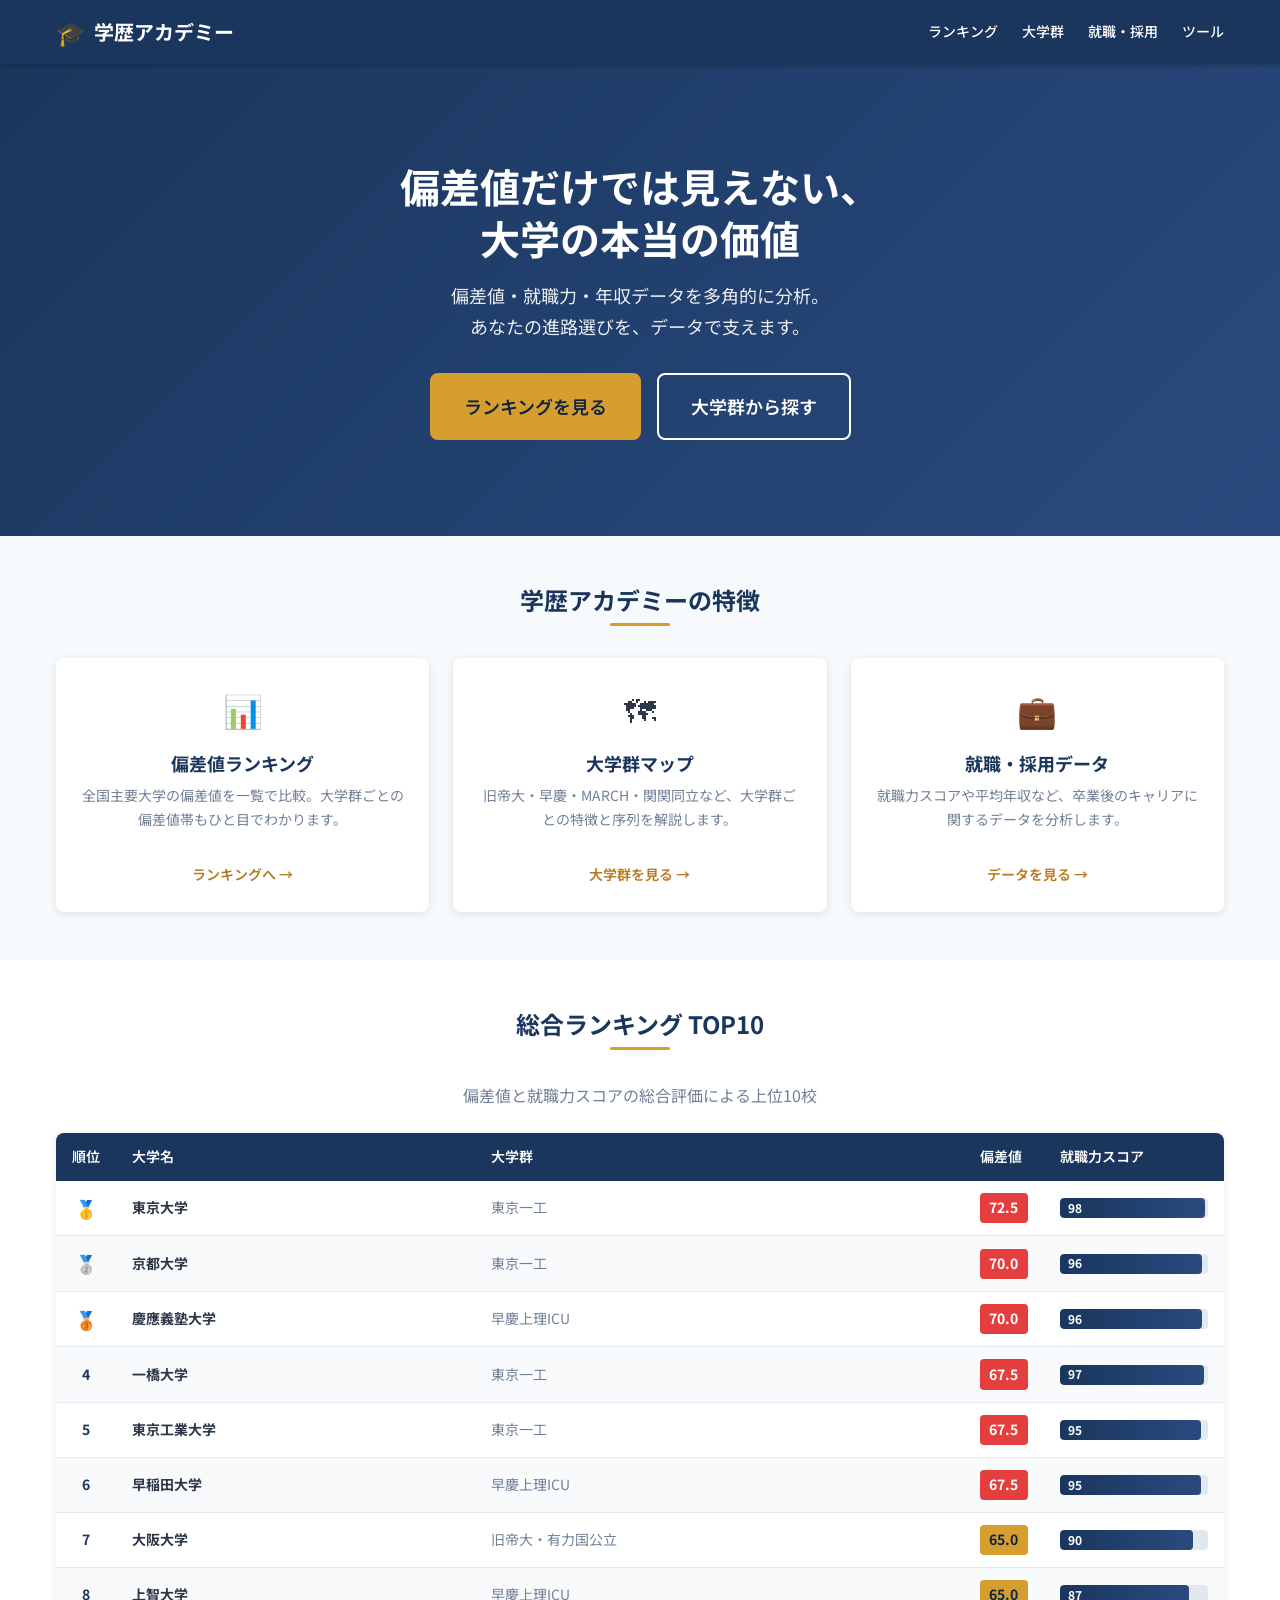
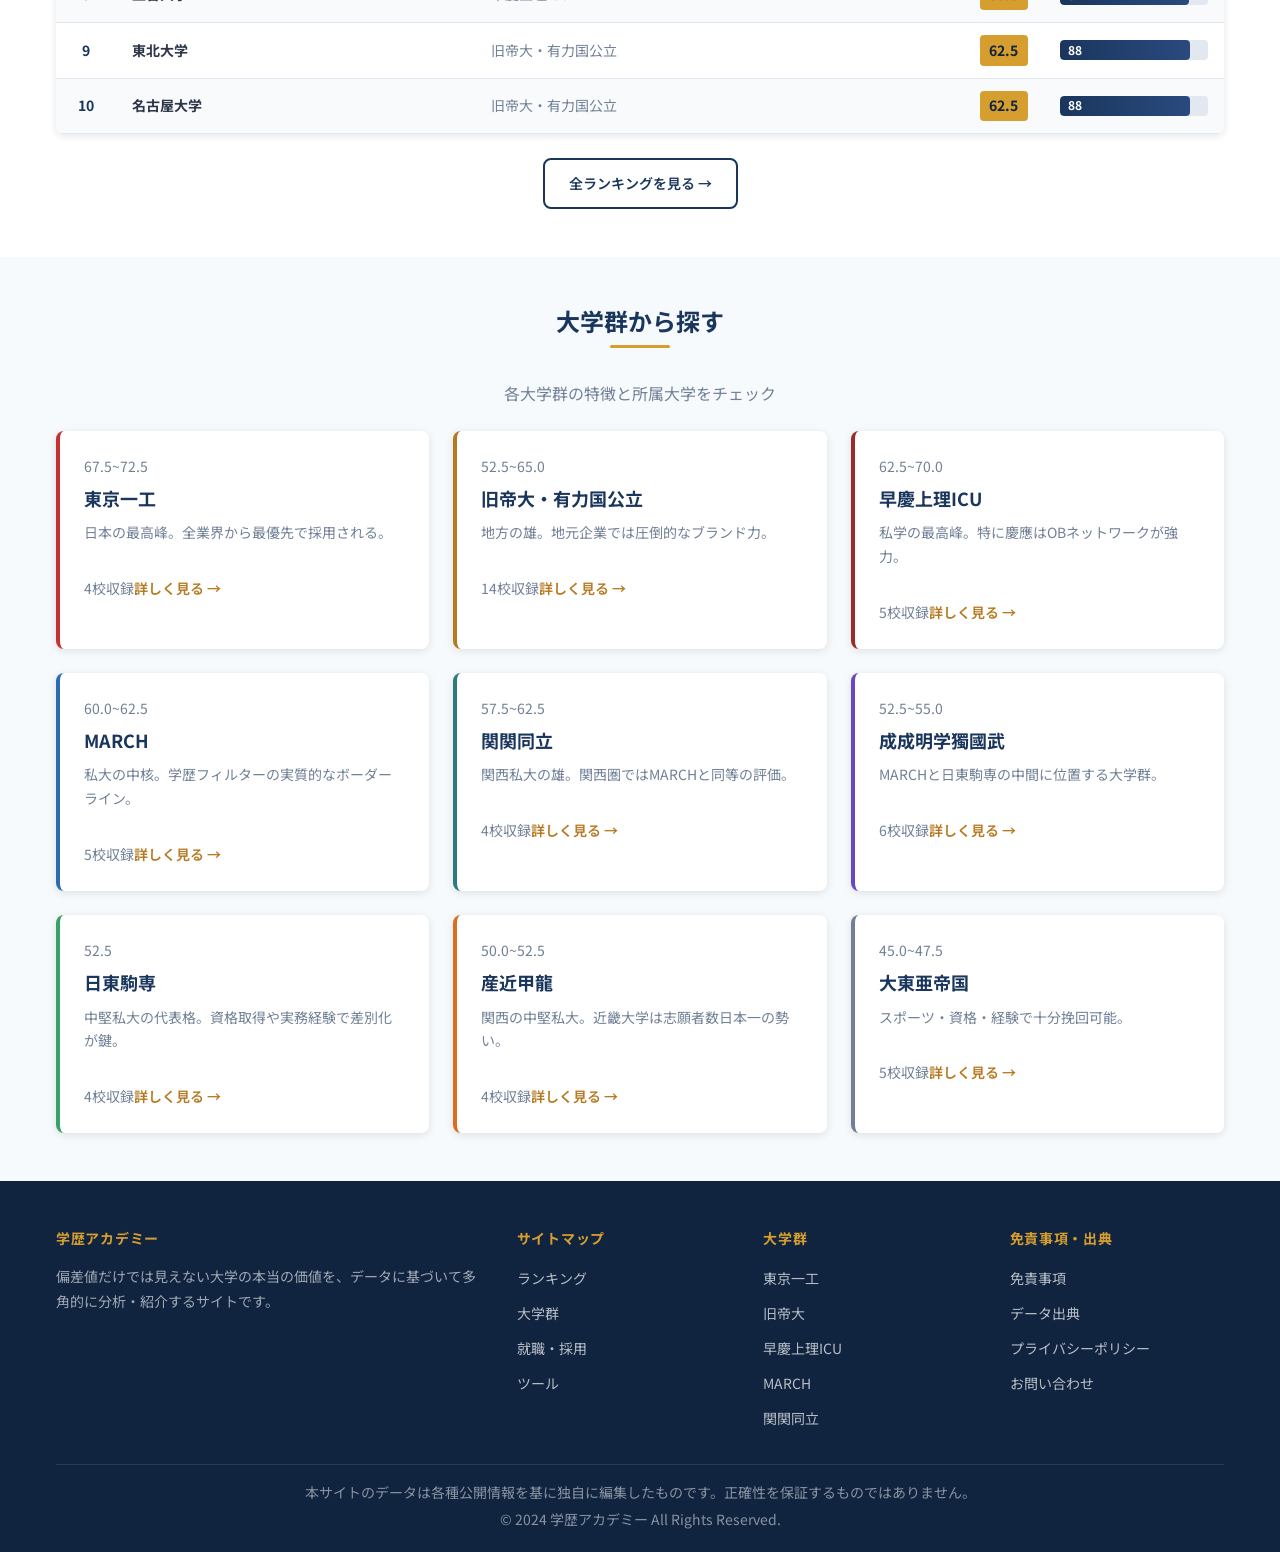
==== index.html @ 12d8ebda "Initial commit: 学歴アカデミー" ====
<!DOCTYPE html>
<html lang="ja">
<head>
  <meta charset="UTF-8">
  <meta name="viewport" content="width=device-width, initial-scale=1.0">
  <meta name="description" content="学歴アカデミー - 偏差値だけでは見えない、大学の本当の価値を多角的に分析。ランキング・大学群・就職データを網羅。">
  <title>学歴アカデミー | 大学の本当の価値がわかるサイト</title>

  <!-- Google Fonts -->
  <link rel="preconnect" href="https://fonts.googleapis.com">
  <link rel="preconnect" href="https://fonts.gstatic.com" crossorigin>
  <link href="https://fonts.googleapis.com/css2?family=Noto+Sans+JP:wght@400;500;700&display=swap" rel="stylesheet">

  <!-- CSS -->
  <link rel="stylesheet" href="css/style.css">
</head>
<body>

  <!-- ========== ヘッダー ========== -->
  <header class="site-header">
    <div class="container header-inner">
      <a href="index.html" class="site-logo">
        <span class="logo-icon">&#x1F393;</span>
        <span>学歴アカデミー</span>
      </a>

      <!-- デスクトップナビ -->
      <nav class="nav-menu" aria-label="メインナビゲーション">
        <a href="#">ランキング</a>
        <a href="#">大学群</a>
        <a href="#">就職・採用</a>
        <a href="#">ツール</a>
      </nav>

      <!-- ハンバーガー -->
      <button class="hamburger" id="hamburger" aria-label="メニューを開く" aria-expanded="false">
        <span></span>
        <span></span>
        <span></span>
      </button>
    </div>

    <!-- モバイルメニュー -->
    <nav class="mobile-menu" id="mobile-menu" aria-label="モバイルナビゲーション">
      <a href="#">ランキング</a>
      <a href="#">大学群</a>
      <a href="#">就職・採用</a>
      <a href="#">ツール</a>
    </nav>
  </header>

  <!-- ========== メインコンテンツ ========== -->
  <main>

    <!-- ===== ヒーローセクション ===== -->
    <section class="hero">
      <div class="container">
        <h1>偏差値だけでは見えない、<br>大学の本当の価値</h1>
        <p>偏差値・就職力・年収データを多角的に分析。<br>あなたの進路選びを、データで支えます。</p>
        <div class="hero-buttons">
          <a href="#ranking" class="btn btn-primary btn-lg">ランキングを見る</a>
          <a href="#groups" class="btn btn-secondary btn-lg">大学群から探す</a>
        </div>
      </div>
    </section>

    <!-- ===== 特徴カード（3カラム） ===== -->
    <section class="section">
      <div class="container">
        <h2 class="section-title">学歴アカデミーの特徴</h2>
        <div class="grid grid-3">

          <div class="card text-center">
            <div class="card-icon">&#x1F4CA;</div>
            <h3 class="card-title">偏差値ランキング</h3>
            <p class="card-text">全国主要大学の偏差値を一覧で比較。大学群ごとの偏差値帯もひと目でわかります。</p>
            <a href="#" class="card-link">ランキングへ &rarr;</a>
          </div>

          <div class="card text-center">
            <div class="card-icon">&#x1F5FA;</div>
            <h3 class="card-title">大学群マップ</h3>
            <p class="card-text">旧帝大・早慶・MARCH・関関同立など、大学群ごとの特徴と序列を解説します。</p>
            <a href="#" class="card-link">大学群を見る &rarr;</a>
          </div>

          <div class="card text-center">
            <div class="card-icon">&#x1F4BC;</div>
            <h3 class="card-title">就職・採用データ</h3>
            <p class="card-text">就職力スコアや平均年収など、卒業後のキャリアに関するデータを分析します。</p>
            <a href="#" class="card-link">データを見る &rarr;</a>
          </div>

        </div>
      </div>
    </section>

    <!-- ===== 人気ランキングプレビュー TOP10 ===== -->
    <section class="section" id="ranking" style="background-color: var(--color-white);">
      <div class="container">
        <h2 class="section-title">総合ランキング TOP10</h2>
        <p class="text-center text-light mb-4">偏差値と就職力スコアの総合評価による上位10校</p>

        <div class="table-responsive-cards">
          <div class="table-wrapper">
            <table class="data-table">
              <thead>
                <tr>
                  <th style="width:60px;">順位</th>
                  <th>大学名</th>
                  <th>大学群</th>
                  <th style="width:80px;">偏差値</th>
                  <th style="width:180px;">就職力スコア</th>
                </tr>
              </thead>
              <tbody id="top10-body">
                <!-- JS で動的生成 -->
              </tbody>
            </table>
          </div>
        </div>

        <div class="text-center mt-4">
          <a href="#" class="btn btn-outline">全ランキングを見る &rarr;</a>
        </div>
      </div>
    </section>

    <!-- ===== 大学群クイックナビ ===== -->
    <section class="section" id="groups">
      <div class="container">
        <h2 class="section-title">大学群から探す</h2>
        <p class="text-center text-light mb-4">各大学群の特徴と所属大学をチェック</p>

        <div class="grid grid-3" id="group-cards">
          <!-- JS で動的生成 -->
        </div>
      </div>
    </section>

  </main>

  <!-- ========== フッター ========== -->
  <footer class="site-footer">
    <div class="container">
      <div class="footer-grid">

        <div class="footer-section">
          <h4>学歴アカデミー</h4>
          <p class="text-sm" style="color: rgba(255,255,255,0.6); line-height: 1.8;">
            偏差値だけでは見えない大学の本当の価値を、データに基づいて多角的に分析・紹介するサイトです。
          </p>
        </div>

        <div class="footer-section">
          <h4>サイトマップ</h4>
          <ul>
            <li><a href="#">ランキング</a></li>
            <li><a href="#">大学群</a></li>
            <li><a href="#">就職・採用</a></li>
            <li><a href="#">ツール</a></li>
          </ul>
        </div>

        <div class="footer-section">
          <h4>大学群</h4>
          <ul>
            <li><a href="#">東京一工</a></li>
            <li><a href="#">旧帝大</a></li>
            <li><a href="#">早慶上理ICU</a></li>
            <li><a href="#">MARCH</a></li>
            <li><a href="#">関関同立</a></li>
          </ul>
        </div>

        <div class="footer-section">
          <h4>免責事項・出典</h4>
          <ul>
            <li><a href="#">免責事項</a></li>
            <li><a href="#">データ出典</a></li>
            <li><a href="#">プライバシーポリシー</a></li>
            <li><a href="#">お問い合わせ</a></li>
          </ul>
        </div>

      </div>

      <div class="footer-bottom">
        <p>本サイトのデータは各種公開情報を基に独自に編集したものです。正確性を保証するものではありません。</p>
        <p>&copy; 2024 学歴アカデミー All Rights Reserved.</p>
      </div>
    </div>
  </footer>

  <!-- JS -->
  <script src="js/data.js"></script>
  <script src="js/main.js"></script>
</body>
</html>
---- css/style.css ----
/* ============================================
   学歴アカデミー - 共通CSS
   ============================================ */

/* --- CSS変数定義 --- */
:root {
  /* カラーパレット */
  --color-primary: #1a365d;
  --color-primary-light: #2a4a7f;
  --color-primary-dark: #102440;
  --color-accent: #d69e2e;
  --color-accent-light: #ecc94b;
  --color-accent-dark: #b7791f;
  --color-success: #38a169;
  --color-warning: #e53e3e;
  --color-bg: #f7fafc;
  --color-text: #2d3748;
  --color-text-light: #718096;
  --color-white: #ffffff;
  --color-border: #e2e8f0;

  /* バッジカラー（偏差値帯） */
  --badge-70: #e53e3e;
  --badge-60: #d69e2e;
  --badge-50: #38a169;
  --badge-40: #3182ce;

  /* タイポグラフィ */
  --font-family: "Noto Sans JP", sans-serif;
  --font-size-base: 16px;
  --font-size-sm: 0.875rem;
  --font-size-lg: 1.125rem;
  --font-size-xl: 1.25rem;
  --font-size-2xl: 1.5rem;
  --font-size-3xl: 2rem;
  --font-size-4xl: 2.5rem;
  --line-height-base: 1.7;
  --line-height-heading: 1.3;

  /* スペーシング */
  --spacing-1: 0.25rem;
  --spacing-2: 0.5rem;
  --spacing-3: 1rem;
  --spacing-4: 1.5rem;
  --spacing-5: 2rem;
  --spacing-6: 3rem;
  --spacing-8: 4rem;

  /* レイアウト */
  --max-width: 1200px;
  --border-radius: 8px;
  --card-shadow: 0 2px 8px rgba(0, 0, 0, 0.1);
  --card-shadow-hover: 0 4px 16px rgba(0, 0, 0, 0.15);

  /* トランジション */
  --transition-base: 0.3s ease;

  /* ヘッダー高さ */
  --header-height: 64px;
}

/* --- リセットCSS --- */
*,
*::before,
*::after {
  box-sizing: border-box;
  margin: 0;
  padding: 0;
}

html {
  font-size: var(--font-size-base);
  scroll-behavior: smooth;
  -webkit-text-size-adjust: 100%;
}

body {
  font-family: var(--font-family);
  font-size: 1rem;
  line-height: var(--line-height-base);
  color: var(--color-text);
  background-color: var(--color-bg);
  min-height: 100vh;
  display: flex;
  flex-direction: column;
  -webkit-font-smoothing: antialiased;
  -moz-osx-font-smoothing: grayscale;
}

ul,
ol {
  list-style: none;
}

a {
  color: var(--color-primary);
  text-decoration: none;
  transition: color var(--transition-base);
}

a:hover {
  color: var(--color-accent);
}

img {
  max-width: 100%;
  height: auto;
  display: block;
}

button {
  font-family: inherit;
  cursor: pointer;
  border: none;
  background: none;
}

table {
  border-collapse: collapse;
  width: 100%;
}

/* --- タイポグラフィ --- */
h1,
h2,
h3,
h4 {
  line-height: var(--line-height-heading);
  font-weight: 700;
  color: var(--color-primary);
}

h1 {
  font-size: var(--font-size-3xl);
  margin-bottom: var(--spacing-4);
}

h2 {
  font-size: var(--font-size-2xl);
  margin-bottom: var(--spacing-3);
}

h3 {
  font-size: var(--font-size-xl);
  margin-bottom: var(--spacing-2);
}

h4 {
  font-size: var(--font-size-lg);
  margin-bottom: var(--spacing-2);
}

p {
  margin-bottom: var(--spacing-3);
  color: var(--color-text);
}

/* --- レイアウト --- */
.container {
  width: 100%;
  max-width: var(--max-width);
  margin: 0 auto;
  padding: 0 var(--spacing-3);
}

.grid {
  display: grid;
  gap: var(--spacing-4);
}

.grid-2 {
  grid-template-columns: 1fr;
}

.grid-3 {
  grid-template-columns: 1fr;
}

.grid-4 {
  grid-template-columns: 1fr;
}

.flex {
  display: flex;
}

.flex-center {
  display: flex;
  align-items: center;
  justify-content: center;
}

.flex-between {
  display: flex;
  align-items: center;
  justify-content: space-between;
}

.flex-wrap {
  flex-wrap: wrap;
}

.flex-column {
  flex-direction: column;
}

.gap-1 {
  gap: var(--spacing-1);
}

.gap-2 {
  gap: var(--spacing-2);
}

.gap-3 {
  gap: var(--spacing-3);
}

.gap-4 {
  gap: var(--spacing-4);
}

/* --- ヘッダー & ナビゲーション --- */
.site-header {
  background-color: var(--color-primary);
  color: var(--color-white);
  position: sticky;
  top: 0;
  z-index: 1000;
  height: var(--header-height);
  box-shadow: 0 2px 4px rgba(0, 0, 0, 0.2);
}

.header-inner {
  display: flex;
  align-items: center;
  justify-content: space-between;
  height: 100%;
}

.site-logo {
  font-size: var(--font-size-xl);
  font-weight: 700;
  color: var(--color-white);
  display: flex;
  align-items: center;
  gap: var(--spacing-2);
}

.site-logo:hover {
  color: var(--color-accent);
}

.site-logo .logo-icon {
  font-size: var(--font-size-2xl);
}

/* デスクトップナビ */
.nav-menu {
  display: none;
  align-items: center;
  gap: var(--spacing-4);
}

.nav-menu a {
  color: var(--color-white);
  font-size: var(--font-size-sm);
  font-weight: 500;
  padding: var(--spacing-2) 0;
  position: relative;
  transition: color var(--transition-base);
}

.nav-menu a::after {
  content: "";
  position: absolute;
  bottom: 0;
  left: 0;
  width: 0;
  height: 2px;
  background-color: var(--color-accent);
  transition: width var(--transition-base);
}

.nav-menu a:hover {
  color: var(--color-accent);
}

.nav-menu a:hover::after {
  width: 100%;
}

/* ハンバーガーメニュー */
.hamburger {
  display: flex;
  flex-direction: column;
  justify-content: center;
  align-items: center;
  width: 40px;
  height: 40px;
  cursor: pointer;
  z-index: 1100;
}

.hamburger span {
  display: block;
  width: 24px;
  height: 2px;
  background-color: var(--color-white);
  margin: 3px 0;
  transition: all var(--transition-base);
  border-radius: 2px;
}

.hamburger.active span:nth-child(1) {
  transform: rotate(45deg) translate(4px, 4px);
}

.hamburger.active span:nth-child(2) {
  opacity: 0;
}

.hamburger.active span:nth-child(3) {
  transform: rotate(-45deg) translate(4px, -4px);
}

/* モバイルメニュー */
.mobile-menu {
  display: none;
  position: fixed;
  top: var(--header-height);
  left: 0;
  right: 0;
  bottom: 0;
  background-color: var(--color-primary);
  z-index: 999;
  padding: var(--spacing-5);
  flex-direction: column;
  gap: var(--spacing-3);
}

.mobile-menu.active {
  display: flex;
}

.mobile-menu a {
  color: var(--color-white);
  font-size: var(--font-size-lg);
  padding: var(--spacing-3);
  border-bottom: 1px solid rgba(255, 255, 255, 0.1);
  transition: all var(--transition-base);
}

.mobile-menu a:hover {
  color: var(--color-accent);
  padding-left: var(--spacing-4);
}

/* --- メインコンテンツ --- */
main {
  flex: 1;
}

.section {
  padding: var(--spacing-6) 0;
}

.section-title {
  text-align: center;
  margin-bottom: var(--spacing-5);
  position: relative;
}

.section-title::after {
  content: "";
  display: block;
  width: 60px;
  height: 3px;
  background-color: var(--color-accent);
  margin: var(--spacing-2) auto 0;
  border-radius: 2px;
}

/* --- ヒーローセクション --- */
.hero {
  background: linear-gradient(135deg, var(--color-primary) 0%, var(--color-primary-light) 100%);
  color: var(--color-white);
  padding: var(--spacing-8) 0;
  text-align: center;
}

.hero h1 {
  color: var(--color-white);
  font-size: var(--font-size-2xl);
  margin-bottom: var(--spacing-3);
}

.hero p {
  color: rgba(255, 255, 255, 0.9);
  font-size: var(--font-size-lg);
  margin-bottom: var(--spacing-5);
  max-width: 640px;
  margin-left: auto;
  margin-right: auto;
}

.hero-buttons {
  display: flex;
  flex-direction: column;
  gap: var(--spacing-3);
  align-items: center;
}

/* --- カードコンポーネント --- */
.card {
  background-color: var(--color-white);
  border-radius: var(--border-radius);
  box-shadow: var(--card-shadow);
  padding: var(--spacing-4);
  transition: box-shadow var(--transition-base), transform var(--transition-base);
}

.card:hover {
  box-shadow: var(--card-shadow-hover);
  transform: translateY(-2px);
}

.card-icon {
  font-size: var(--font-size-3xl);
  margin-bottom: var(--spacing-3);
}

.card-title {
  font-size: var(--font-size-lg);
  font-weight: 700;
  color: var(--color-primary);
  margin-bottom: var(--spacing-2);
}

.card-text {
  font-size: var(--font-size-sm);
  color: var(--color-text-light);
  line-height: var(--line-height-base);
}

.card-link {
  display: inline-flex;
  align-items: center;
  gap: var(--spacing-1);
  color: var(--color-accent-dark);
  font-weight: 600;
  font-size: var(--font-size-sm);
  margin-top: var(--spacing-3);
  transition: gap var(--transition-base);
}

.card-link:hover {
  color: var(--color-accent);
  gap: var(--spacing-2);
}

/* 大学群カード */
.group-card {
  border-left: 4px solid var(--color-accent);
  cursor: pointer;
}

.group-card .card-subtitle {
  font-size: var(--font-size-sm);
  color: var(--color-text-light);
  margin-bottom: var(--spacing-1);
}

/* --- ボタン --- */
.btn {
  display: inline-flex;
  align-items: center;
  justify-content: center;
  gap: var(--spacing-2);
  padding: 0.75rem 1.5rem;
  font-size: var(--font-size-sm);
  font-weight: 600;
  border-radius: var(--border-radius);
  transition: all var(--transition-base);
  cursor: pointer;
  border: 2px solid transparent;
  white-space: nowrap;
}

.btn-primary {
  background-color: var(--color-accent);
  color: var(--color-primary-dark);
  border-color: var(--color-accent);
}

.btn-primary:hover {
  background-color: var(--color-accent-dark);
  border-color: var(--color-accent-dark);
  color: var(--color-white);
}

.btn-secondary {
  background-color: transparent;
  color: var(--color-white);
  border-color: var(--color-white);
}

.btn-secondary:hover {
  background-color: var(--color-white);
  color: var(--color-primary);
}

.btn-outline {
  background-color: transparent;
  color: var(--color-primary);
  border-color: var(--color-primary);
}

.btn-outline:hover {
  background-color: var(--color-primary);
  color: var(--color-white);
}

.btn-sm {
  padding: 0.5rem 1rem;
  font-size: var(--font-size-sm);
}

.btn-lg {
  padding: 1rem 2rem;
  font-size: var(--font-size-lg);
}

/* --- テーブル --- */
.table-wrapper {
  overflow-x: auto;
  -webkit-overflow-scrolling: touch;
  border-radius: var(--border-radius);
  box-shadow: var(--card-shadow);
  background-color: var(--color-white);
}

.data-table {
  width: 100%;
  border-collapse: collapse;
  font-size: var(--font-size-sm);
}

.data-table thead {
  background-color: var(--color-primary);
  color: var(--color-white);
}

.data-table th {
  padding: 0.75rem 1rem;
  text-align: left;
  font-weight: 600;
  white-space: nowrap;
}

.data-table td {
  padding: 0.75rem 1rem;
  border-bottom: 1px solid var(--color-border);
  vertical-align: middle;
}

/* ゼブラストライプ */
.data-table tbody tr:nth-child(even) {
  background-color: #f8fafc;
}

.data-table tbody tr:hover {
  background-color: #edf2f7;
}

/* ランク列 */
.data-table .rank {
  font-weight: 700;
  color: var(--color-primary);
  text-align: center;
  width: 3rem;
}

.data-table .rank-1,
.data-table .rank-2,
.data-table .rank-3 {
  font-size: var(--font-size-lg);
}

/* モバイル時テーブル → カード変換 */
.table-card-mobile {
  display: none;
}

/* --- バッジ（偏差値） --- */
.badge {
  display: inline-flex;
  align-items: center;
  justify-content: center;
  padding: 0.2rem 0.6rem;
  border-radius: 4px;
  font-size: var(--font-size-sm);
  font-weight: 700;
  color: var(--color-white);
  min-width: 2.5rem;
}

.badge-70 {
  background-color: var(--badge-70);
}

.badge-60 {
  background-color: var(--badge-60);
  color: var(--color-primary-dark);
}

.badge-50 {
  background-color: var(--badge-50);
}

.badge-40 {
  background-color: var(--badge-40);
}

/* --- 横棒グラフ --- */
.bar-chart {
  display: flex;
  flex-direction: column;
  gap: var(--spacing-2);
}

.bar-chart-item {
  display: flex;
  align-items: center;
  gap: var(--spacing-2);
}

.bar-chart-label {
  font-size: var(--font-size-sm);
  font-weight: 500;
  min-width: 80px;
  white-space: nowrap;
}

.bar-chart-track {
  flex: 1;
  height: 24px;
  background-color: var(--color-border);
  border-radius: 4px;
  overflow: hidden;
  position: relative;
}

.bar-chart-fill {
  height: 100%;
  border-radius: 4px;
  background: linear-gradient(90deg, var(--color-primary) 0%, var(--color-primary-light) 100%);
  transition: width 1s ease;
  display: flex;
  align-items: center;
  padding: 0 var(--spacing-2);
}

.bar-chart-value {
  font-size: 0.75rem;
  font-weight: 700;
  color: var(--color-white);
  white-space: nowrap;
}

/* --- フッター --- */
.site-footer {
  background-color: var(--color-primary-dark);
  color: rgba(255, 255, 255, 0.8);
  padding: var(--spacing-6) 0 var(--spacing-3);
  margin-top: auto;
}

.footer-grid {
  display: grid;
  grid-template-columns: 1fr;
  gap: var(--spacing-5);
  margin-bottom: var(--spacing-5);
}

.footer-section h4 {
  color: var(--color-accent);
  font-size: var(--font-size-sm);
  margin-bottom: var(--spacing-3);
  text-transform: uppercase;
  letter-spacing: 0.05em;
}

.footer-section ul {
  display: flex;
  flex-direction: column;
  gap: var(--spacing-2);
}

.footer-section a {
  color: rgba(255, 255, 255, 0.7);
  font-size: var(--font-size-sm);
  transition: color var(--transition-base);
}

.footer-section a:hover {
  color: var(--color-accent);
}

.footer-bottom {
  border-top: 1px solid rgba(255, 255, 255, 0.1);
  padding-top: var(--spacing-3);
  text-align: center;
  font-size: var(--font-size-sm);
  color: rgba(255, 255, 255, 0.5);
}

.footer-bottom p {
  color: inherit;
  margin-bottom: var(--spacing-1);
}

/* --- ユーティリティ --- */
.text-center {
  text-align: center;
}

.text-left {
  text-align: left;
}

.text-right {
  text-align: right;
}

.text-accent {
  color: var(--color-accent);
}

.text-primary {
  color: var(--color-primary);
}

.text-light {
  color: var(--color-text-light);
}

.text-white {
  color: var(--color-white);
}

.text-sm {
  font-size: var(--font-size-sm);
}

.text-lg {
  font-size: var(--font-size-lg);
}

.font-bold {
  font-weight: 700;
}

.hidden {
  display: none !important;
}

.sr-only {
  position: absolute;
  width: 1px;
  height: 1px;
  padding: 0;
  margin: -1px;
  overflow: hidden;
  clip: rect(0, 0, 0, 0);
  border: 0;
}

.mt-1 {
  margin-top: var(--spacing-1);
}

.mt-2 {
  margin-top: var(--spacing-2);
}

.mt-3 {
  margin-top: var(--spacing-3);
}

.mt-4 {
  margin-top: var(--spacing-4);
}

.mb-1 {
  margin-bottom: var(--spacing-1);
}

.mb-2 {
  margin-bottom: var(--spacing-2);
}

.mb-3 {
  margin-bottom: var(--spacing-3);
}

.mb-4 {
  margin-bottom: var(--spacing-4);
}

.pt-1 {
  padding-top: var(--spacing-1);
}

.pt-2 {
  padding-top: var(--spacing-2);
}

.pt-3 {
  padding-top: var(--spacing-3);
}

.pt-4 {
  padding-top: var(--spacing-4);
}

.pb-1 {
  padding-bottom: var(--spacing-1);
}

.pb-2 {
  padding-bottom: var(--spacing-2);
}

.pb-3 {
  padding-bottom: var(--spacing-3);
}

.pb-4 {
  padding-bottom: var(--spacing-4);
}

.w-full {
  width: 100%;
}

/* --- レスポンシブ --- */

/* モバイル: テーブル → カード変換 */
@media (max-width: 767px) {
  .table-responsive-cards .table-wrapper {
    box-shadow: none;
    background: transparent;
  }

  .table-responsive-cards .data-table thead {
    display: none;
  }

  .table-responsive-cards .data-table,
  .table-responsive-cards .data-table tbody {
    display: block;
  }

  .table-responsive-cards .data-table tr {
    display: block;
    background-color: var(--color-white);
    border-radius: var(--border-radius);
    box-shadow: var(--card-shadow);
    padding: var(--spacing-3);
    margin-bottom: var(--spacing-3);
  }

  .table-responsive-cards .data-table td {
    display: flex;
    justify-content: space-between;
    align-items: center;
    padding: 0.5rem 0;
    border-bottom: 1px solid var(--color-border);
  }

  .table-responsive-cards .data-table td:last-child {
    border-bottom: none;
  }

  .table-responsive-cards .data-table td::before {
    content: attr(data-label);
    font-weight: 600;
    color: var(--color-primary);
    margin-right: var(--spacing-2);
    font-size: var(--font-size-sm);
  }

  .hero h1 {
    font-size: var(--font-size-2xl);
  }
}

/* タブレット: 768px~ */
@media (min-width: 768px) {
  .grid-2 {
    grid-template-columns: repeat(2, 1fr);
  }

  .grid-3 {
    grid-template-columns: repeat(2, 1fr);
  }

  .grid-4 {
    grid-template-columns: repeat(2, 1fr);
  }

  .hero h1 {
    font-size: var(--font-size-3xl);
  }

  .hero-buttons {
    flex-direction: row;
    justify-content: center;
  }

  .footer-grid {
    grid-template-columns: repeat(2, 1fr);
  }
}

/* PC: 1024px~ */
@media (min-width: 1024px) {
  .nav-menu {
    display: flex;
  }

  .hamburger {
    display: none;
  }

  .grid-3 {
    grid-template-columns: repeat(3, 1fr);
  }

  .grid-4 {
    grid-template-columns: repeat(4, 1fr);
  }

  .hero {
    padding: calc(var(--spacing-8) * 1.5) 0;
  }

  .hero h1 {
    font-size: var(--font-size-4xl);
  }

  .footer-grid {
    grid-template-columns: 2fr 1fr 1fr 1fr;
  }
}
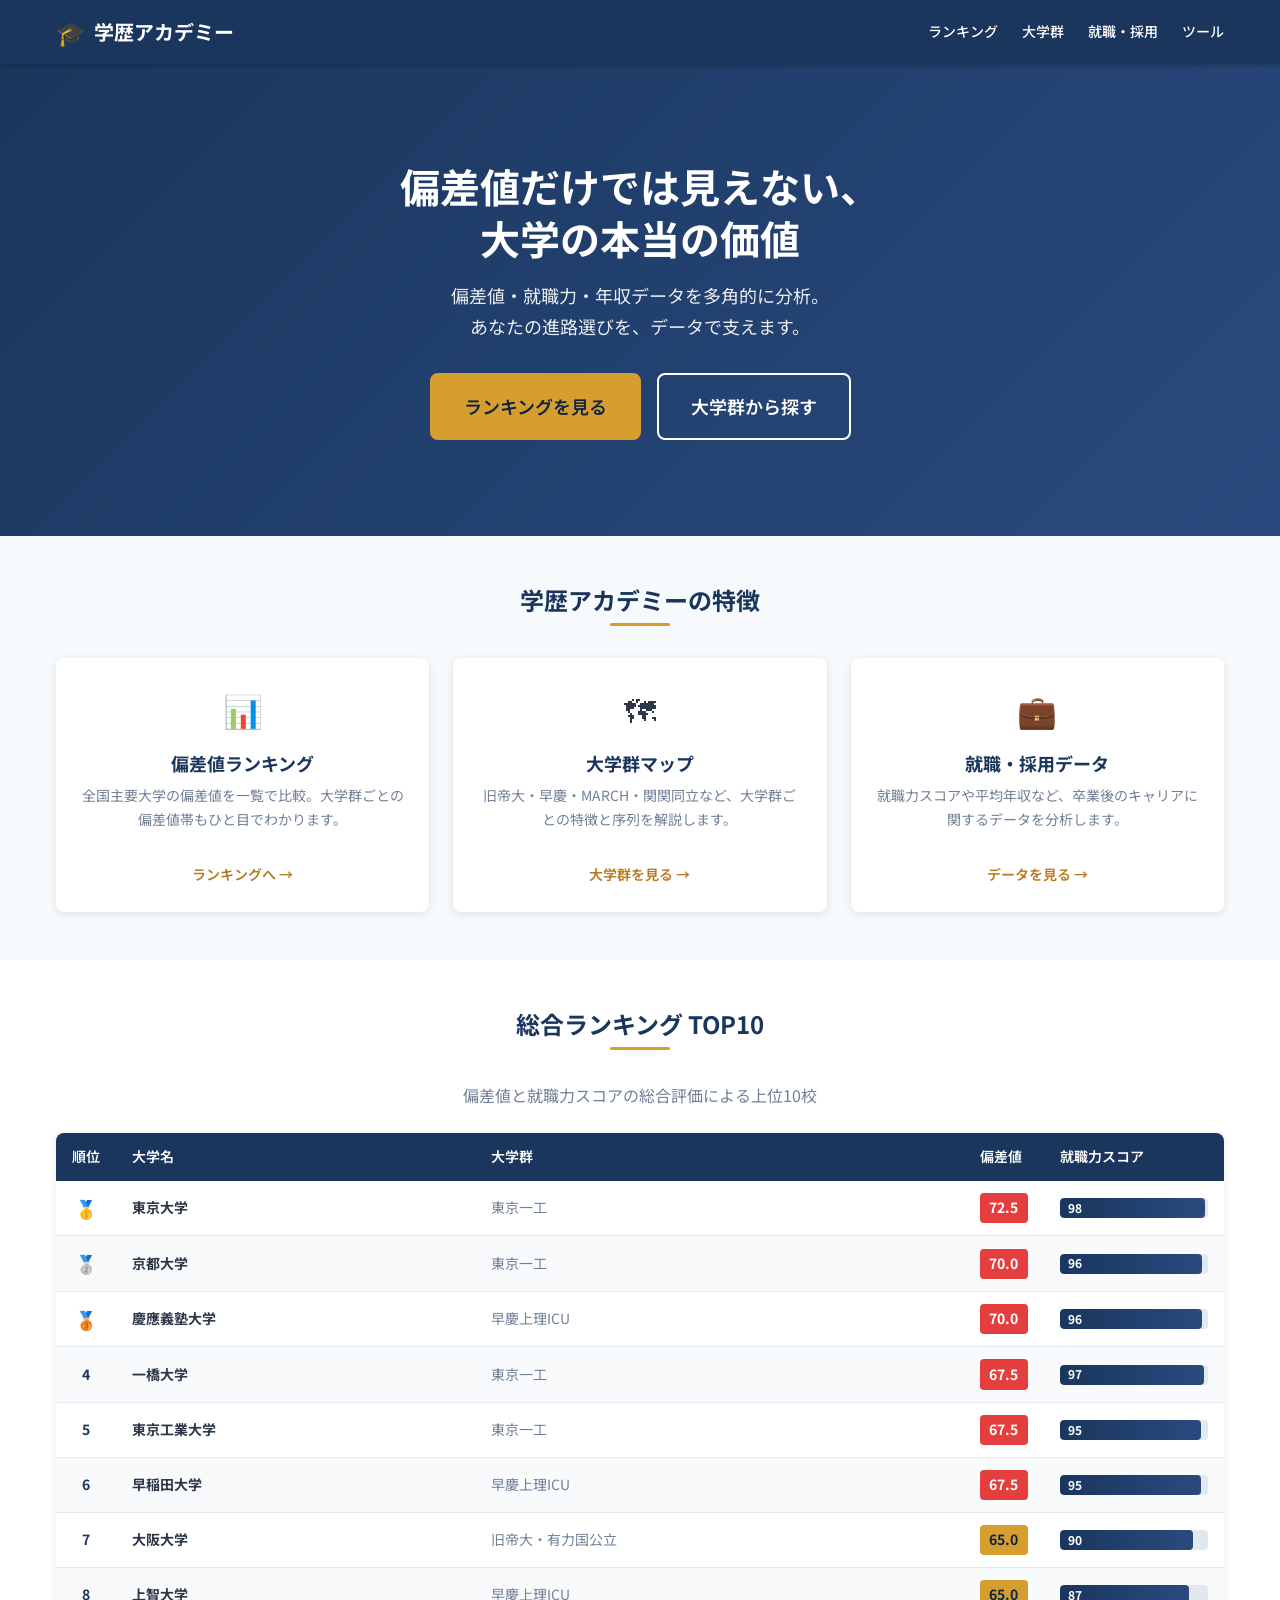
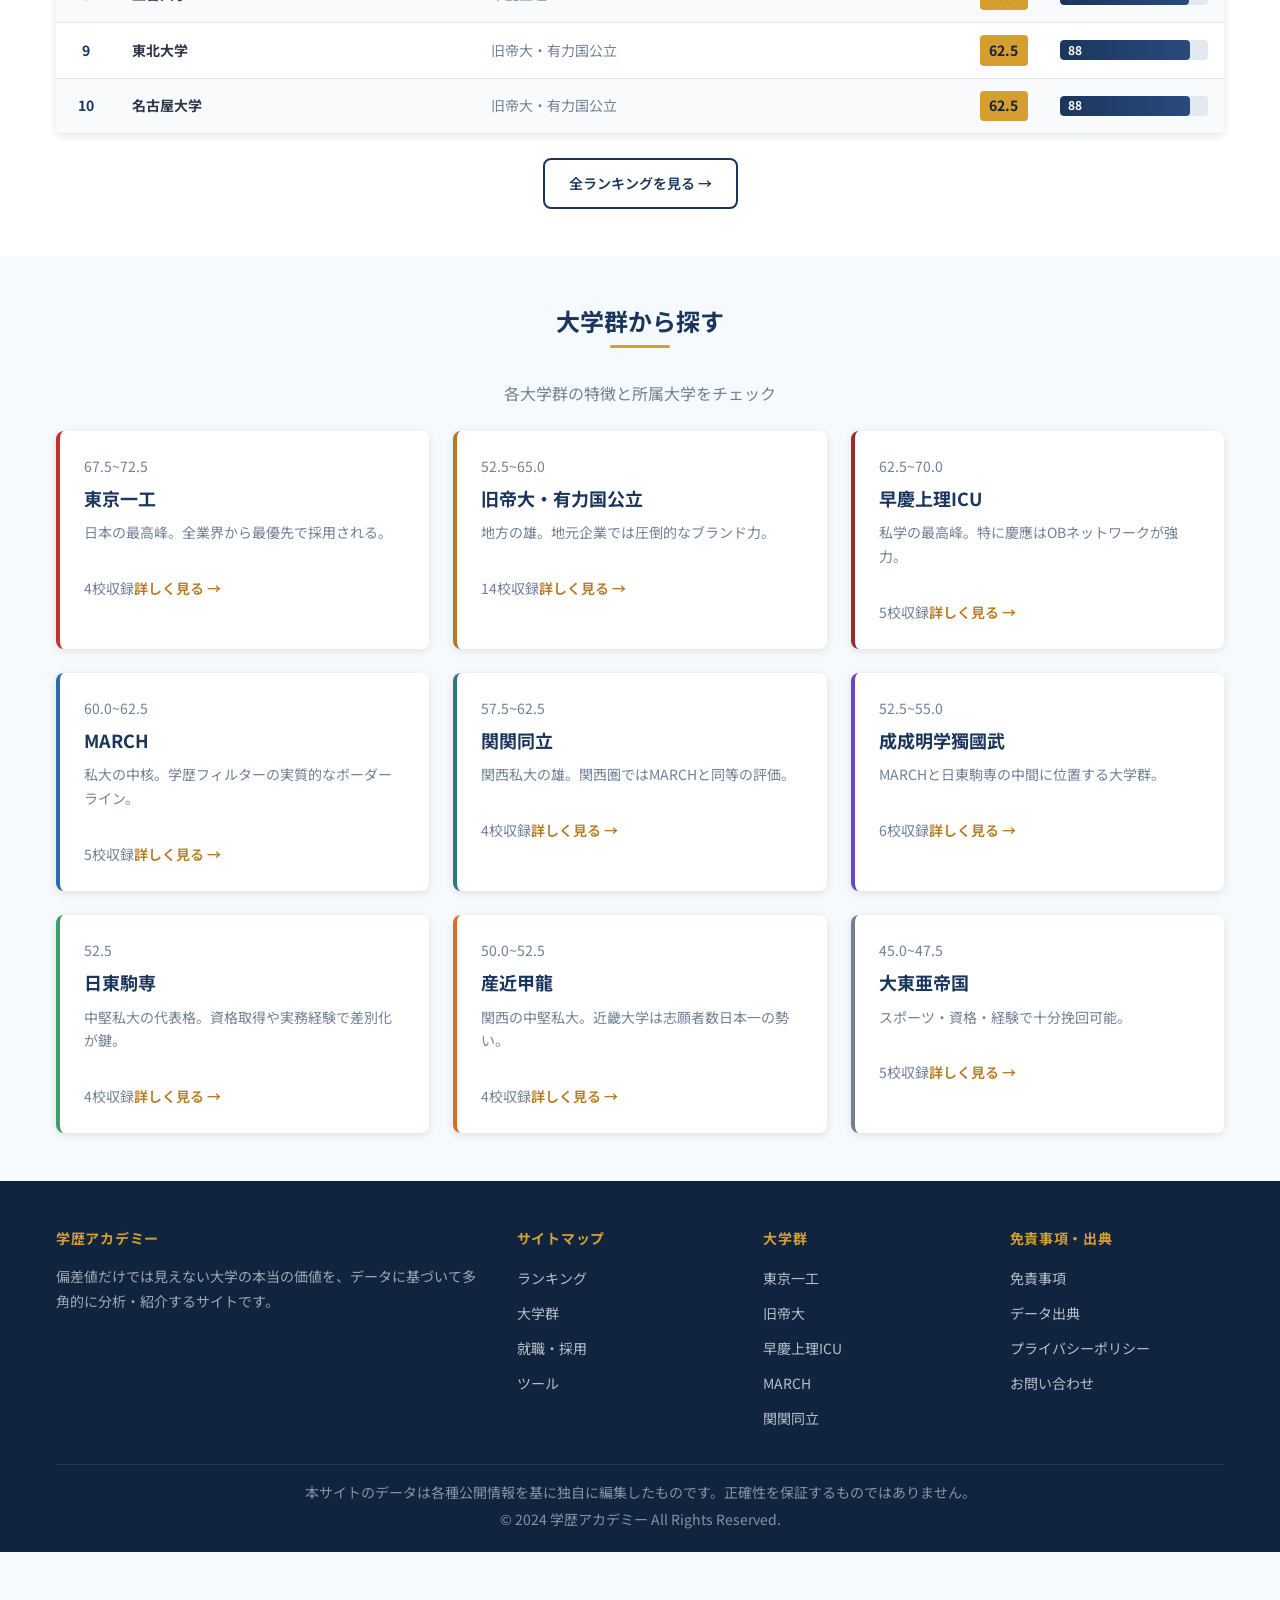
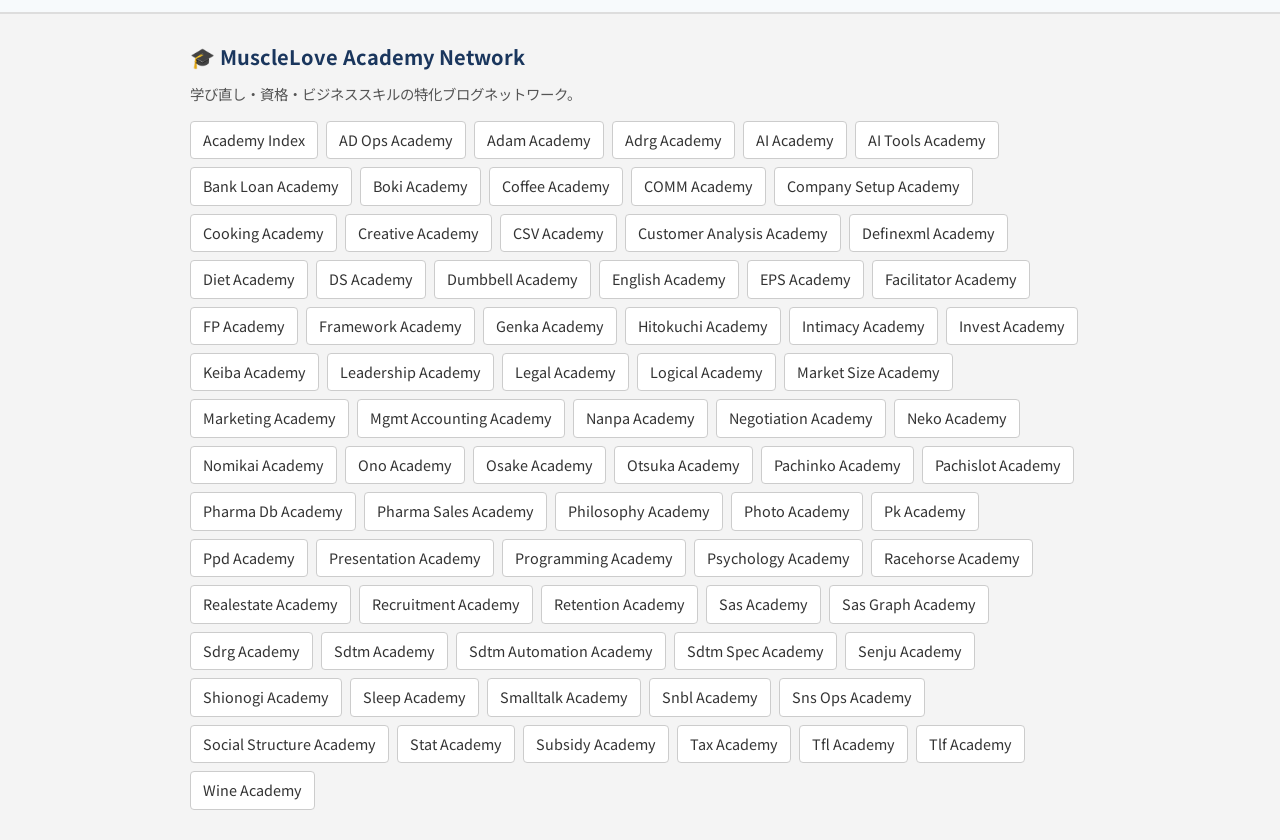
==== commit 34d110ba: "Add MuscleLove Academy cross-link footer for SEO interlinking" ====
--- a/index.html
+++ b/index.html
@@ -13,6 +13,14 @@
 
   <!-- CSS -->
   <link rel="stylesheet" href="css/style.css">
+<!-- Google tag (gtag.js) -->
+<script async src="https://www.googletagmanager.com/gtag/js?id=G-HJLCFVY5TF"></script>
+<script>
+  window.dataLayer = window.dataLayer || [];
+  function gtag(){dataLayer.push(arguments);}
+  gtag('js', new Date());
+  gtag('config', 'G-HJLCFVY5TF');
+</script>
 </head>
 <body>
 
@@ -195,5 +203,89 @@
   <!-- JS -->
   <script src="js/data.js"></script>
   <script src="js/main.js"></script>
+<footer class="academy-network" style="margin-top:60px;padding:30px 20px;background:#f4f4f4;border-top:2px solid #ddd;font-size:0.9rem;">
+  <div style="max-width:900px;margin:0 auto;">
+    <h3 style="margin-bottom:12px;">🎓 MuscleLove Academy Network</h3>
+    <p style="margin-bottom:14px;color:#555;">学び直し・資格・ビジネススキルの特化ブログネットワーク。</p>
+    <div style="display:flex;flex-wrap:wrap;gap:8px;">
+        <a href="https://musclelove-777.github.io/academy-index/" style="padding:6px 12px;background:#fff;border:1px solid #ccc;border-radius:4px;text-decoration:none;color:#333;">Academy Index</a>
+        <a href="https://musclelove-777.github.io/ad-ops-academy/" style="padding:6px 12px;background:#fff;border:1px solid #ccc;border-radius:4px;text-decoration:none;color:#333;">AD Ops Academy</a>
+        <a href="https://musclelove-777.github.io/adam-academy/" style="padding:6px 12px;background:#fff;border:1px solid #ccc;border-radius:4px;text-decoration:none;color:#333;">Adam Academy</a>
+        <a href="https://musclelove-777.github.io/adrg-academy/" style="padding:6px 12px;background:#fff;border:1px solid #ccc;border-radius:4px;text-decoration:none;color:#333;">Adrg Academy</a>
+        <a href="https://musclelove-777.github.io/ai-academy/" style="padding:6px 12px;background:#fff;border:1px solid #ccc;border-radius:4px;text-decoration:none;color:#333;">AI Academy</a>
+        <a href="https://musclelove-777.github.io/ai-tools-academy/" style="padding:6px 12px;background:#fff;border:1px solid #ccc;border-radius:4px;text-decoration:none;color:#333;">AI Tools Academy</a>
+        <a href="https://musclelove-777.github.io/bank-loan-academy/" style="padding:6px 12px;background:#fff;border:1px solid #ccc;border-radius:4px;text-decoration:none;color:#333;">Bank Loan Academy</a>
+        <a href="https://musclelove-777.github.io/boki-academy/" style="padding:6px 12px;background:#fff;border:1px solid #ccc;border-radius:4px;text-decoration:none;color:#333;">Boki Academy</a>
+        <a href="https://musclelove-777.github.io/coffee-academy/" style="padding:6px 12px;background:#fff;border:1px solid #ccc;border-radius:4px;text-decoration:none;color:#333;">Coffee Academy</a>
+        <a href="https://musclelove-777.github.io/comm-academy/" style="padding:6px 12px;background:#fff;border:1px solid #ccc;border-radius:4px;text-decoration:none;color:#333;">COMM Academy</a>
+        <a href="https://musclelove-777.github.io/company-setup-academy/" style="padding:6px 12px;background:#fff;border:1px solid #ccc;border-radius:4px;text-decoration:none;color:#333;">Company Setup Academy</a>
+        <a href="https://musclelove-777.github.io/cooking-academy/" style="padding:6px 12px;background:#fff;border:1px solid #ccc;border-radius:4px;text-decoration:none;color:#333;">Cooking Academy</a>
+        <a href="https://musclelove-777.github.io/creative-academy/" style="padding:6px 12px;background:#fff;border:1px solid #ccc;border-radius:4px;text-decoration:none;color:#333;">Creative Academy</a>
+        <a href="https://musclelove-777.github.io/csv-academy/" style="padding:6px 12px;background:#fff;border:1px solid #ccc;border-radius:4px;text-decoration:none;color:#333;">CSV Academy</a>
+        <a href="https://musclelove-777.github.io/customer-analysis-academy/" style="padding:6px 12px;background:#fff;border:1px solid #ccc;border-radius:4px;text-decoration:none;color:#333;">Customer Analysis Academy</a>
+        <a href="https://musclelove-777.github.io/definexml-academy/" style="padding:6px 12px;background:#fff;border:1px solid #ccc;border-radius:4px;text-decoration:none;color:#333;">Definexml Academy</a>
+        <a href="https://musclelove-777.github.io/diet-academy/" style="padding:6px 12px;background:#fff;border:1px solid #ccc;border-radius:4px;text-decoration:none;color:#333;">Diet Academy</a>
+        <a href="https://musclelove-777.github.io/ds-academy/" style="padding:6px 12px;background:#fff;border:1px solid #ccc;border-radius:4px;text-decoration:none;color:#333;">DS Academy</a>
+        <a href="https://musclelove-777.github.io/dumbbell-academy/" style="padding:6px 12px;background:#fff;border:1px solid #ccc;border-radius:4px;text-decoration:none;color:#333;">Dumbbell Academy</a>
+        <a href="https://musclelove-777.github.io/english-academy/" style="padding:6px 12px;background:#fff;border:1px solid #ccc;border-radius:4px;text-decoration:none;color:#333;">English Academy</a>
+        <a href="https://musclelove-777.github.io/eps-academy/" style="padding:6px 12px;background:#fff;border:1px solid #ccc;border-radius:4px;text-decoration:none;color:#333;">EPS Academy</a>
+        <a href="https://musclelove-777.github.io/facilitator-academy/" style="padding:6px 12px;background:#fff;border:1px solid #ccc;border-radius:4px;text-decoration:none;color:#333;">Facilitator Academy</a>
+        <a href="https://musclelove-777.github.io/fp-academy/" style="padding:6px 12px;background:#fff;border:1px solid #ccc;border-radius:4px;text-decoration:none;color:#333;">FP Academy</a>
+        <a href="https://musclelove-777.github.io/framework-academy/" style="padding:6px 12px;background:#fff;border:1px solid #ccc;border-radius:4px;text-decoration:none;color:#333;">Framework Academy</a>
+        <a href="https://musclelove-777.github.io/genka-academy/" style="padding:6px 12px;background:#fff;border:1px solid #ccc;border-radius:4px;text-decoration:none;color:#333;">Genka Academy</a>
+        <a href="https://musclelove-777.github.io/hitokuchi-academy/" style="padding:6px 12px;background:#fff;border:1px solid #ccc;border-radius:4px;text-decoration:none;color:#333;">Hitokuchi Academy</a>
+        <a href="https://musclelove-777.github.io/intimacy-academy/" style="padding:6px 12px;background:#fff;border:1px solid #ccc;border-radius:4px;text-decoration:none;color:#333;">Intimacy Academy</a>
+        <a href="https://musclelove-777.github.io/invest-academy/" style="padding:6px 12px;background:#fff;border:1px solid #ccc;border-radius:4px;text-decoration:none;color:#333;">Invest Academy</a>
+        <a href="https://musclelove-777.github.io/keiba-academy/" style="padding:6px 12px;background:#fff;border:1px solid #ccc;border-radius:4px;text-decoration:none;color:#333;">Keiba Academy</a>
+        <a href="https://musclelove-777.github.io/leadership-academy/" style="padding:6px 12px;background:#fff;border:1px solid #ccc;border-radius:4px;text-decoration:none;color:#333;">Leadership Academy</a>
+        <a href="https://musclelove-777.github.io/legal-academy/" style="padding:6px 12px;background:#fff;border:1px solid #ccc;border-radius:4px;text-decoration:none;color:#333;">Legal Academy</a>
+        <a href="https://musclelove-777.github.io/logical-academy/" style="padding:6px 12px;background:#fff;border:1px solid #ccc;border-radius:4px;text-decoration:none;color:#333;">Logical Academy</a>
+        <a href="https://musclelove-777.github.io/market-size-academy/" style="padding:6px 12px;background:#fff;border:1px solid #ccc;border-radius:4px;text-decoration:none;color:#333;">Market Size Academy</a>
+        <a href="https://musclelove-777.github.io/marketing-academy/" style="padding:6px 12px;background:#fff;border:1px solid #ccc;border-radius:4px;text-decoration:none;color:#333;">Marketing Academy</a>
+        <a href="https://musclelove-777.github.io/mgmt-accounting-academy/" style="padding:6px 12px;background:#fff;border:1px solid #ccc;border-radius:4px;text-decoration:none;color:#333;">Mgmt Accounting Academy</a>
+        <a href="https://musclelove-777.github.io/nanpa-academy/" style="padding:6px 12px;background:#fff;border:1px solid #ccc;border-radius:4px;text-decoration:none;color:#333;">Nanpa Academy</a>
+        <a href="https://musclelove-777.github.io/negotiation-academy/" style="padding:6px 12px;background:#fff;border:1px solid #ccc;border-radius:4px;text-decoration:none;color:#333;">Negotiation Academy</a>
+        <a href="https://musclelove-777.github.io/neko-academy/" style="padding:6px 12px;background:#fff;border:1px solid #ccc;border-radius:4px;text-decoration:none;color:#333;">Neko Academy</a>
+        <a href="https://musclelove-777.github.io/nomikai-academy/" style="padding:6px 12px;background:#fff;border:1px solid #ccc;border-radius:4px;text-decoration:none;color:#333;">Nomikai Academy</a>
+        <a href="https://musclelove-777.github.io/ono-academy/" style="padding:6px 12px;background:#fff;border:1px solid #ccc;border-radius:4px;text-decoration:none;color:#333;">Ono Academy</a>
+        <a href="https://musclelove-777.github.io/osake-academy/" style="padding:6px 12px;background:#fff;border:1px solid #ccc;border-radius:4px;text-decoration:none;color:#333;">Osake Academy</a>
+        <a href="https://musclelove-777.github.io/otsuka-academy/" style="padding:6px 12px;background:#fff;border:1px solid #ccc;border-radius:4px;text-decoration:none;color:#333;">Otsuka Academy</a>
+        <a href="https://musclelove-777.github.io/pachinko-academy/" style="padding:6px 12px;background:#fff;border:1px solid #ccc;border-radius:4px;text-decoration:none;color:#333;">Pachinko Academy</a>
+        <a href="https://musclelove-777.github.io/pachislot-academy/" style="padding:6px 12px;background:#fff;border:1px solid #ccc;border-radius:4px;text-decoration:none;color:#333;">Pachislot Academy</a>
+        <a href="https://musclelove-777.github.io/pharma-db-academy/" style="padding:6px 12px;background:#fff;border:1px solid #ccc;border-radius:4px;text-decoration:none;color:#333;">Pharma Db Academy</a>
+        <a href="https://musclelove-777.github.io/pharma-sales-academy/" style="padding:6px 12px;background:#fff;border:1px solid #ccc;border-radius:4px;text-decoration:none;color:#333;">Pharma Sales Academy</a>
+        <a href="https://musclelove-777.github.io/philosophy-academy/" style="padding:6px 12px;background:#fff;border:1px solid #ccc;border-radius:4px;text-decoration:none;color:#333;">Philosophy Academy</a>
+        <a href="https://musclelove-777.github.io/photo-academy/" style="padding:6px 12px;background:#fff;border:1px solid #ccc;border-radius:4px;text-decoration:none;color:#333;">Photo Academy</a>
+        <a href="https://musclelove-777.github.io/pk-academy/" style="padding:6px 12px;background:#fff;border:1px solid #ccc;border-radius:4px;text-decoration:none;color:#333;">Pk Academy</a>
+        <a href="https://musclelove-777.github.io/ppd-academy/" style="padding:6px 12px;background:#fff;border:1px solid #ccc;border-radius:4px;text-decoration:none;color:#333;">Ppd Academy</a>
+        <a href="https://musclelove-777.github.io/presentation-academy/" style="padding:6px 12px;background:#fff;border:1px solid #ccc;border-radius:4px;text-decoration:none;color:#333;">Presentation Academy</a>
+        <a href="https://musclelove-777.github.io/programming-academy/" style="padding:6px 12px;background:#fff;border:1px solid #ccc;border-radius:4px;text-decoration:none;color:#333;">Programming Academy</a>
+        <a href="https://musclelove-777.github.io/psychology-academy/" style="padding:6px 12px;background:#fff;border:1px solid #ccc;border-radius:4px;text-decoration:none;color:#333;">Psychology Academy</a>
+        <a href="https://musclelove-777.github.io/racehorse-academy/" style="padding:6px 12px;background:#fff;border:1px solid #ccc;border-radius:4px;text-decoration:none;color:#333;">Racehorse Academy</a>
+        <a href="https://musclelove-777.github.io/realestate-academy/" style="padding:6px 12px;background:#fff;border:1px solid #ccc;border-radius:4px;text-decoration:none;color:#333;">Realestate Academy</a>
+        <a href="https://musclelove-777.github.io/recruitment-academy/" style="padding:6px 12px;background:#fff;border:1px solid #ccc;border-radius:4px;text-decoration:none;color:#333;">Recruitment Academy</a>
+        <a href="https://musclelove-777.github.io/retention-academy/" style="padding:6px 12px;background:#fff;border:1px solid #ccc;border-radius:4px;text-decoration:none;color:#333;">Retention Academy</a>
+        <a href="https://musclelove-777.github.io/sas-academy/" style="padding:6px 12px;background:#fff;border:1px solid #ccc;border-radius:4px;text-decoration:none;color:#333;">Sas Academy</a>
+        <a href="https://musclelove-777.github.io/sas-graph-academy/" style="padding:6px 12px;background:#fff;border:1px solid #ccc;border-radius:4px;text-decoration:none;color:#333;">Sas Graph Academy</a>
+        <a href="https://musclelove-777.github.io/sdrg-academy/" style="padding:6px 12px;background:#fff;border:1px solid #ccc;border-radius:4px;text-decoration:none;color:#333;">Sdrg Academy</a>
+        <a href="https://musclelove-777.github.io/sdtm-academy/" style="padding:6px 12px;background:#fff;border:1px solid #ccc;border-radius:4px;text-decoration:none;color:#333;">Sdtm Academy</a>
+        <a href="https://musclelove-777.github.io/sdtm-automation-academy/" style="padding:6px 12px;background:#fff;border:1px solid #ccc;border-radius:4px;text-decoration:none;color:#333;">Sdtm Automation Academy</a>
+        <a href="https://musclelove-777.github.io/sdtm-spec-academy/" style="padding:6px 12px;background:#fff;border:1px solid #ccc;border-radius:4px;text-decoration:none;color:#333;">Sdtm Spec Academy</a>
+        <a href="https://musclelove-777.github.io/senju-academy/" style="padding:6px 12px;background:#fff;border:1px solid #ccc;border-radius:4px;text-decoration:none;color:#333;">Senju Academy</a>
+        <a href="https://musclelove-777.github.io/shionogi-academy/" style="padding:6px 12px;background:#fff;border:1px solid #ccc;border-radius:4px;text-decoration:none;color:#333;">Shionogi Academy</a>
+        <a href="https://musclelove-777.github.io/sleep-academy/" style="padding:6px 12px;background:#fff;border:1px solid #ccc;border-radius:4px;text-decoration:none;color:#333;">Sleep Academy</a>
+        <a href="https://musclelove-777.github.io/smalltalk-academy/" style="padding:6px 12px;background:#fff;border:1px solid #ccc;border-radius:4px;text-decoration:none;color:#333;">Smalltalk Academy</a>
+        <a href="https://musclelove-777.github.io/snbl-academy/" style="padding:6px 12px;background:#fff;border:1px solid #ccc;border-radius:4px;text-decoration:none;color:#333;">Snbl Academy</a>
+        <a href="https://musclelove-777.github.io/sns-ops-academy/" style="padding:6px 12px;background:#fff;border:1px solid #ccc;border-radius:4px;text-decoration:none;color:#333;">Sns Ops Academy</a>
+        <a href="https://musclelove-777.github.io/social-structure-academy/" style="padding:6px 12px;background:#fff;border:1px solid #ccc;border-radius:4px;text-decoration:none;color:#333;">Social Structure Academy</a>
+        <a href="https://musclelove-777.github.io/stat-academy/" style="padding:6px 12px;background:#fff;border:1px solid #ccc;border-radius:4px;text-decoration:none;color:#333;">Stat Academy</a>
+        <a href="https://musclelove-777.github.io/subsidy-academy/" style="padding:6px 12px;background:#fff;border:1px solid #ccc;border-radius:4px;text-decoration:none;color:#333;">Subsidy Academy</a>
+        <a href="https://musclelove-777.github.io/tax-academy/" style="padding:6px 12px;background:#fff;border:1px solid #ccc;border-radius:4px;text-decoration:none;color:#333;">Tax Academy</a>
+        <a href="https://musclelove-777.github.io/tfl-academy/" style="padding:6px 12px;background:#fff;border:1px solid #ccc;border-radius:4px;text-decoration:none;color:#333;">Tfl Academy</a>
+        <a href="https://musclelove-777.github.io/tlf-academy/" style="padding:6px 12px;background:#fff;border:1px solid #ccc;border-radius:4px;text-decoration:none;color:#333;">Tlf Academy</a>
+        <a href="https://musclelove-777.github.io/wine-academy/" style="padding:6px 12px;background:#fff;border:1px solid #ccc;border-radius:4px;text-decoration:none;color:#333;">Wine Academy</a>
+    </div>
+  </div>
+</footer>
 </body>
 </html>
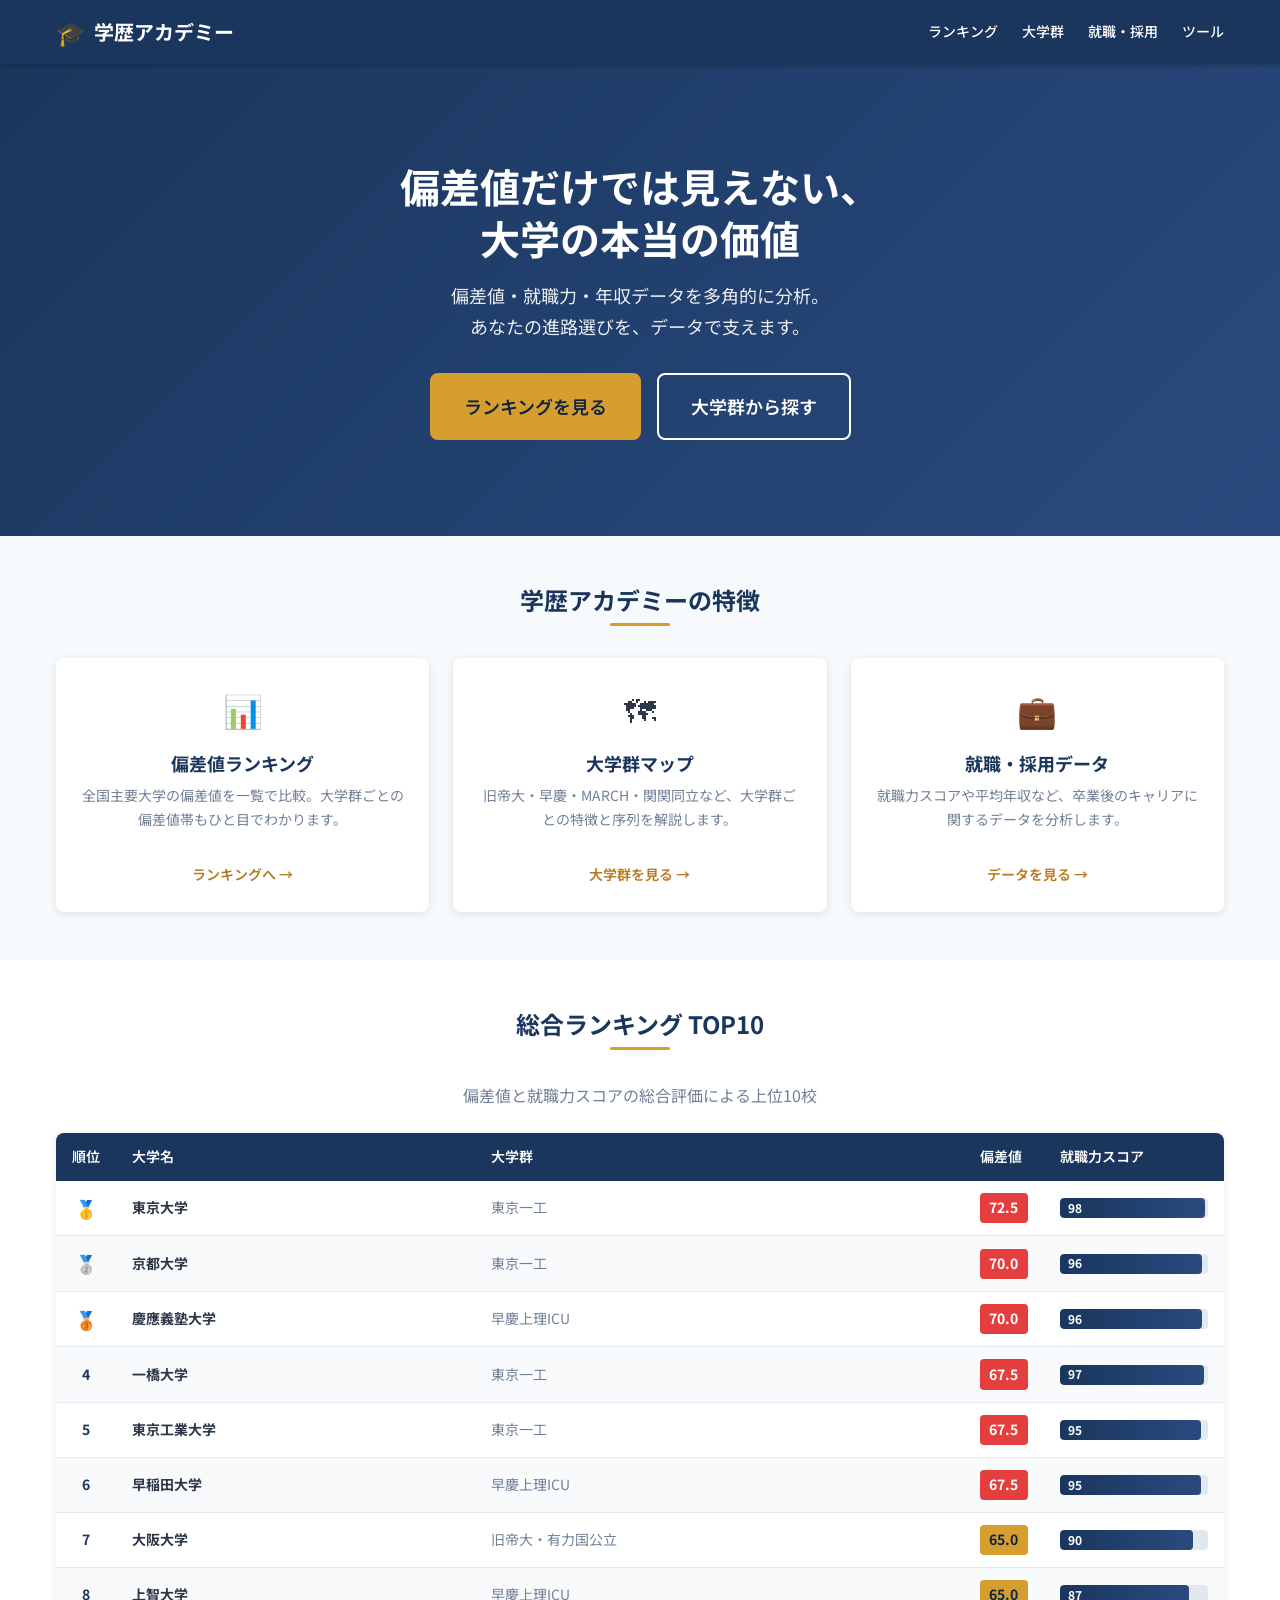
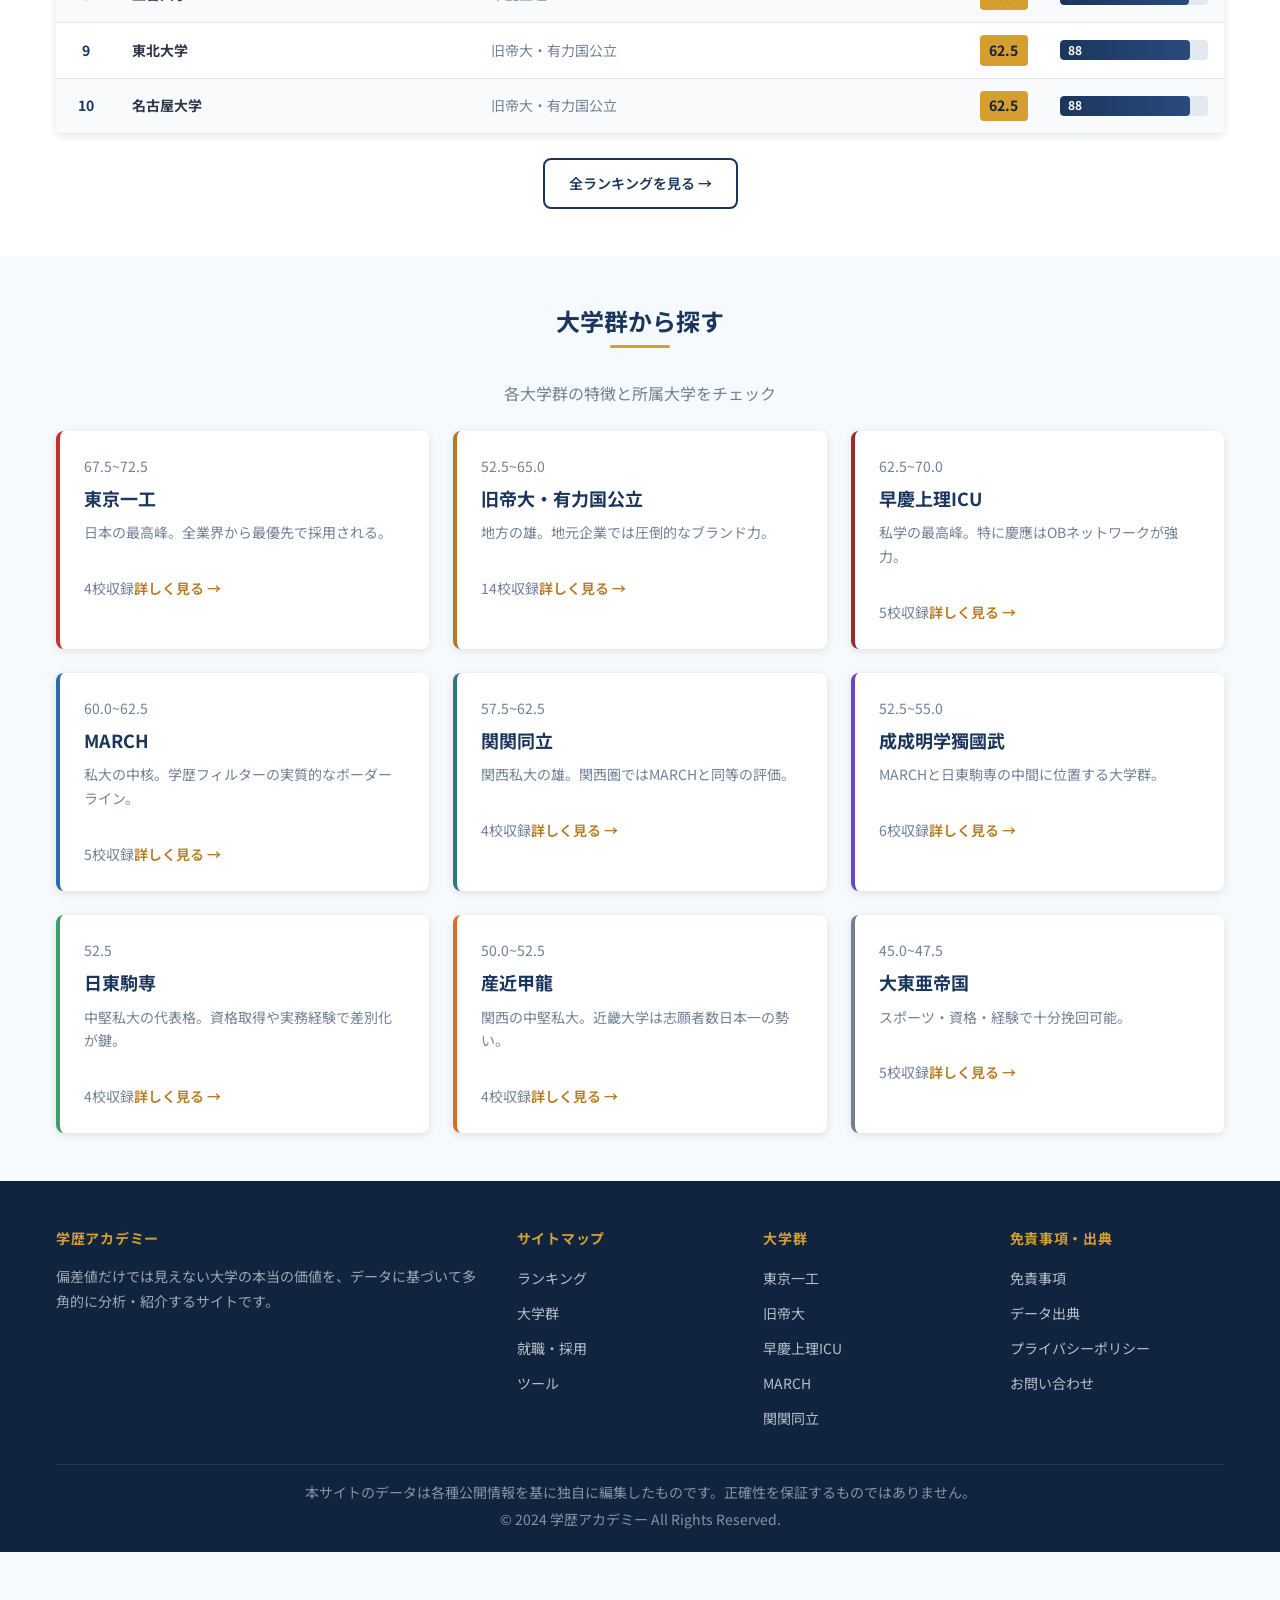
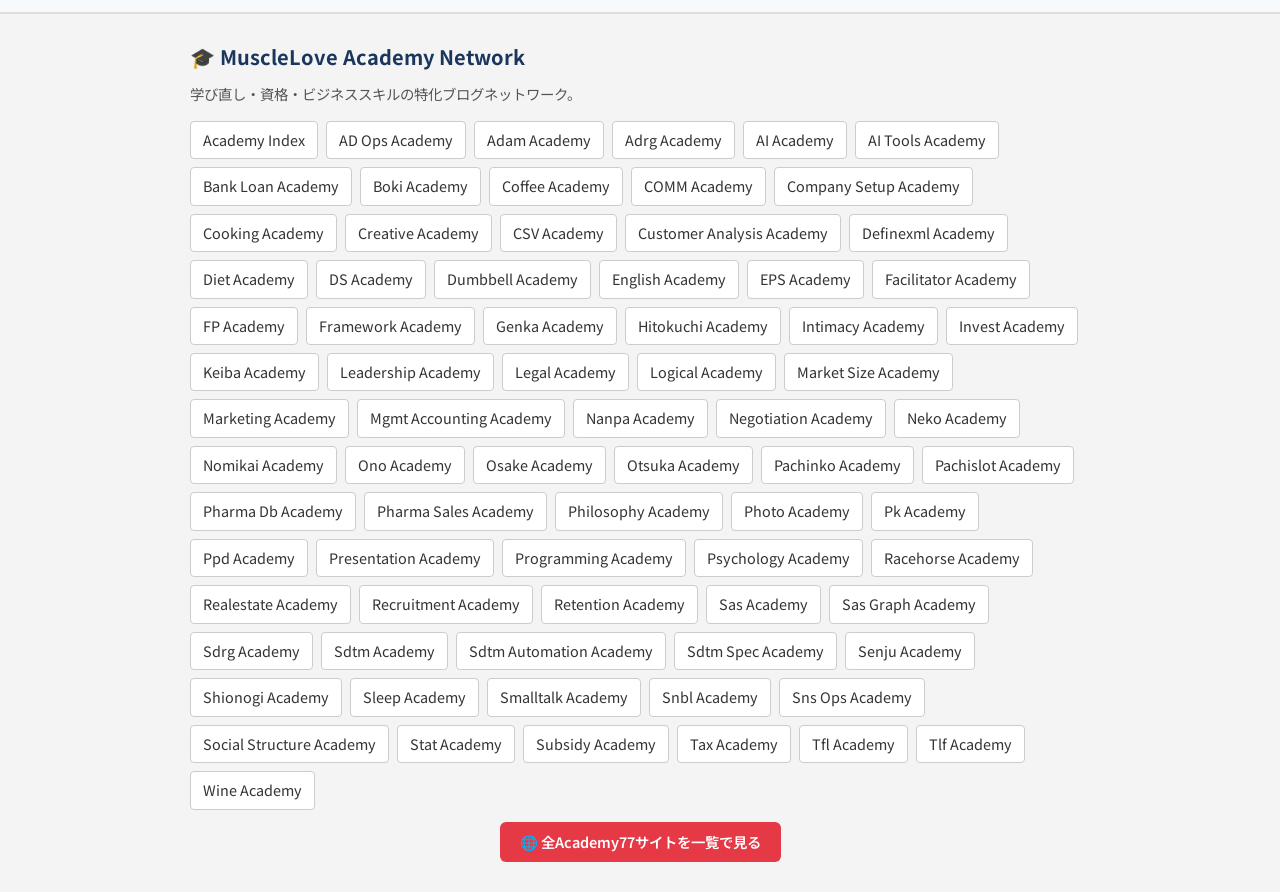
==== commit c933d24f: "Add network portal button to footer" ====
--- a/index.html
+++ b/index.html
@@ -286,6 +286,11 @@
         <a href="https://musclelove-777.github.io/wine-academy/" style="padding:6px 12px;background:#fff;border:1px solid #ccc;border-radius:4px;text-decoration:none;color:#333;">Wine Academy</a>
     </div>
   </div>
-</footer>
+
+    <!-- __PORTAL_BUTTON__ -->
+    <div style="margin-top:12px;text-align:center;">
+      <a href="https://musclelove-777.github.io/network/academy/" style="display:inline-block;padding:8px 20px;background:#e63946;color:#fff;border-radius:6px;font-weight:600;text-decoration:none;">🌐 全Academy77サイトを一覧で見る</a>
+    </div>
+  </footer>
 </body>
 </html>
